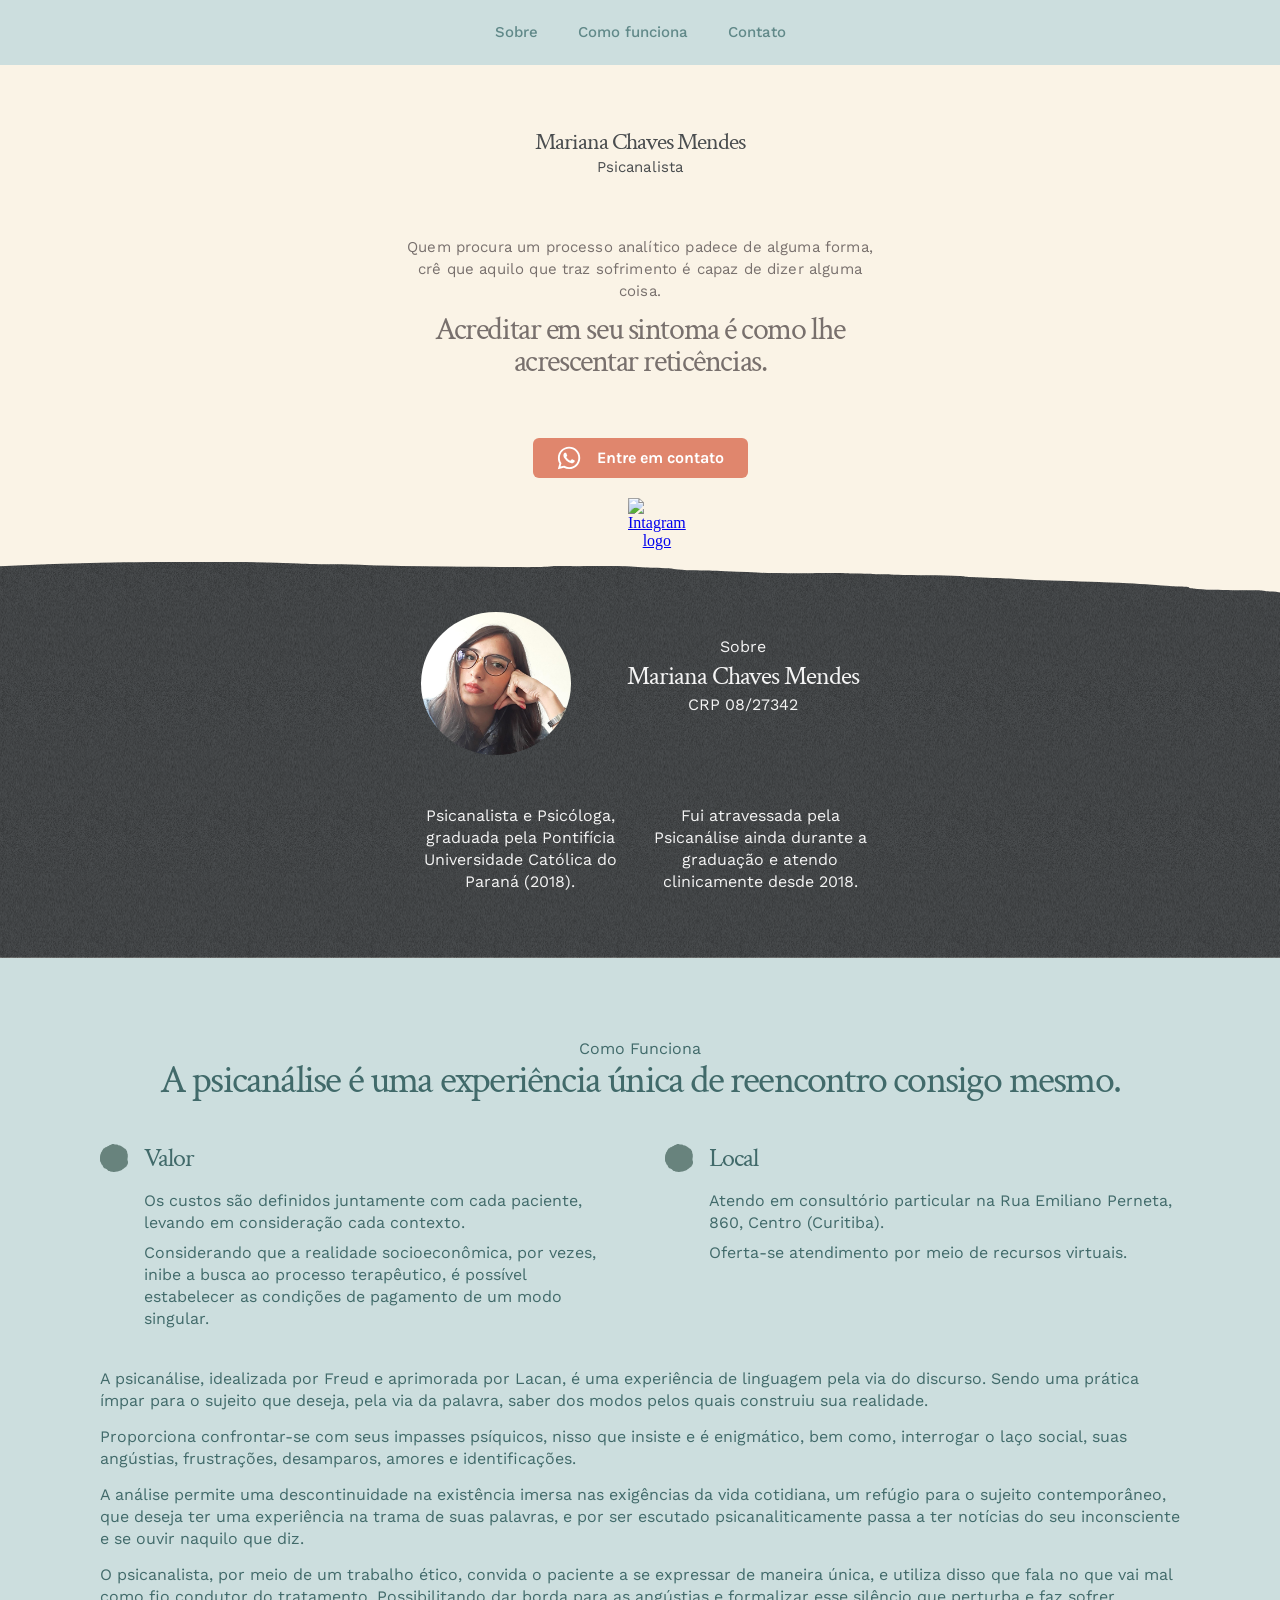
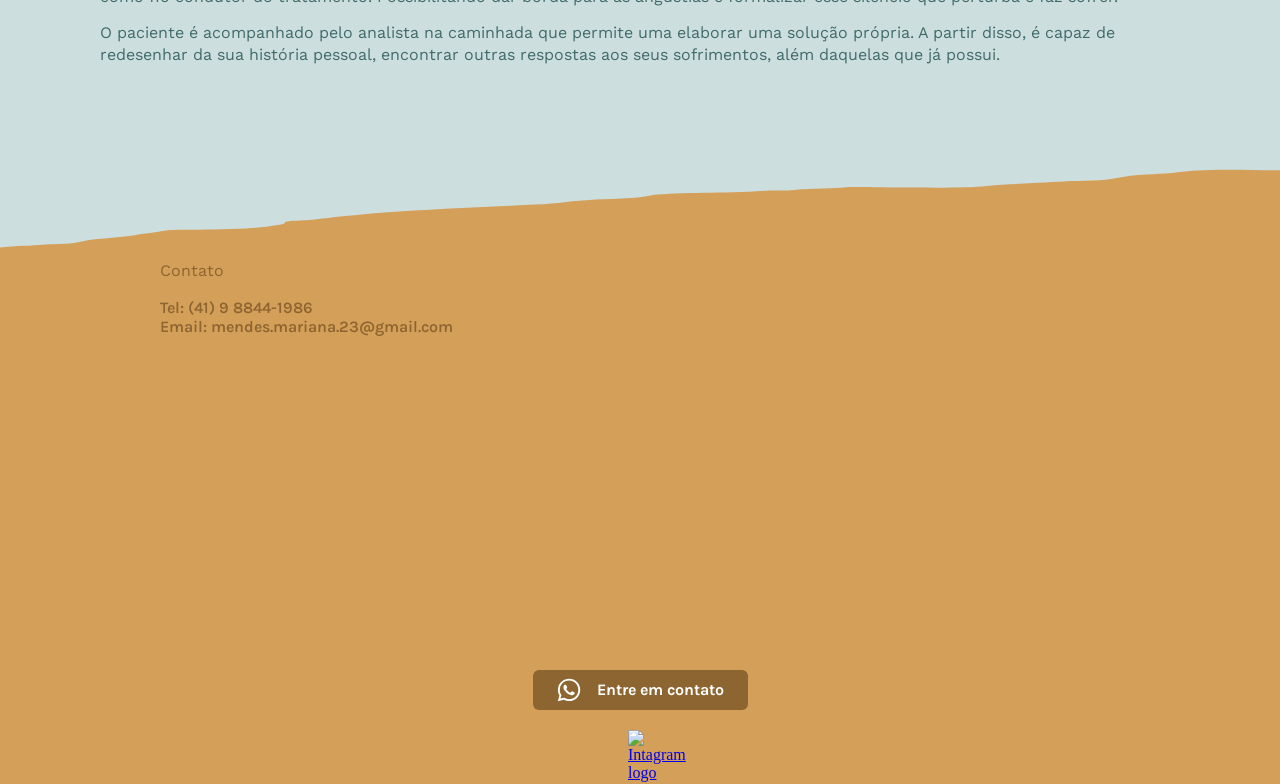
==== index.html @ 9035dd37 "Adding google analytics" ====
<!DOCTYPE html>
<html lang="pt-br">
  <head>
    <meta charset="UTF-8" />
    <meta name="viewport" content="width=device-width, initial-scale=1.0" />
    <meta http-equiv="X-UA-Compatible" content="ie=edge" />
    <title>Mariana Chaves Mendes</title>
    <link rel="stylesheet" type="text/css" href="./assets/style/index.css" />
    <link
      href="https://fonts.googleapis.com/css2?family=Crimson+Text&family=Karla:wght@700&family=Work+Sans:wght@400;500;600&display=swap"
      rel="stylesheet"
    />
    <!-- Global site tag (gtag.js) - Google Analytics -->
    <script
      async
      src="https://www.googletagmanager.com/gtag/js?id=UA-175618301-1"
    ></script>
    <script>
      window.dataLayer = window.dataLayer || [];
      function gtag() {
        dataLayer.push(arguments);
      }
      gtag('js', new Date());

      gtag('config', 'UA-175618301-1');
    </script>
  </head>
  <body>
    <header>
      <nav>
        <ul>
          <li>
            <a href="#about" title="Sobre">Sobre</a>
          </li>
          <li>
            <a href="#how" title="Como funciona">Como funciona</a>
          </li>
          <li>
            <a href="#contact" title="Contato">Contato</a>
          </li>
        </ul>
      </nav>
    </header>
    <section class="hero">
      <h2>Mariana Chaves Mendes</h2>
      <h1>Psicanalista</h1>
      <p class="quote">
        Quem procura um processo analítico padece de alguma forma, crê que
        aquilo que traz sofrimento é capaz de dizer alguma coisa.
        <span
          >Acreditar em seu sintoma é como lhe acrescentar reticências.</span
        >
      </p>
      <a
        href="https://wa.me/5541988441986"
        title="Abrir whatsapp e entrar em contato"
        class="whats-btn"
      >
        <img
          class="icon"
          src="./assets/images/whatsapp.svg"
          alt="Whatsapp logo"
        />
        Entre em contato
      </a>
      <a
        title="Link para instagram de Mariana Mendes"
        href="https://www.instagram.com/marianamendes.psi/"
        target="_blank"
        class="instagram-link"
      >
        <img src="./assets/images/instagram.svg" alt="Intagram logo" />
      </a>
    </section>
    <section id="about" class="about">
      <div class="content">
        <div class="info">
          <img
            src="./assets/images/mariana-profile.jpeg"
            alt="Foto da psicanalista mariana mendes"
          />
          <div>
            <span>Sobre</span>
            <h2>Mariana Chaves Mendes</h2>
            <p>CRP 08/27342</p>
          </div>
        </div>
        <div class="details">
          <p>
            Psicanalista e Psicóloga, graduada pela Pontifícia Universidade
            Católica do Paraná (2018).
          </p>
          <p>
            Fui atravessada pela Psicanálise ainda durante a graduação e atendo
            clinicamente desde 2018.
          </p>
        </div>
      </div>
    </section>
    <section id="how" class="job">
      <span>Como Funciona</span>
      <h3>
        A psicanálise é uma experiência única de reencontro consigo mesmo.
      </h3>
      <ul>
        <li>
          <h3>Valor</h3>
          <p>
            Os custos são definidos juntamente com cada paciente, levando em
            consideração cada contexto.
          </p>
          <p>
            Considerando que a realidade socioeconômica, por vezes, inibe a
            busca ao processo terapêutico, é possível estabelecer as condições
            de pagamento de um modo singular.
          </p>
        </li>
        <li>
          <h3>Local</h3>
          <p>
            Atendo em consultório particular na Rua Emiliano Perneta, 860,
            Centro (Curitiba).
          </p>
          <p>
            Oferta-se atendimento por meio de recursos virtuais.
          </p>
        </li>
      </ul>
      <p class="main">
        A psicanálise, idealizada por Freud e aprimorada por Lacan, é uma
        experiência de linguagem pela via do discurso. Sendo uma prática ímpar
        para o sujeito que deseja, pela via da palavra, saber dos modos pelos
        quais construiu sua realidade.
      </p>
      <p class="main">
        Proporciona confrontar-se com seus impasses psíquicos, nisso que insiste
        e é enigmático, bem como, interrogar o laço social, suas angústias,
        frustrações, desamparos, amores e identificações.
      </p>
      <p class="main">
        A análise permite uma descontinuidade na existência imersa nas
        exigências da vida cotidiana, um refúgio para o sujeito contemporâneo,
        que deseja ter uma experiência na trama de suas palavras, e por ser
        escutado psicanaliticamente passa a ter notícias do seu inconsciente e
        se ouvir naquilo que diz.
      </p>
      <p class="main">
        O psicanalista, por meio de um trabalho ético, convida o paciente a se
        expressar de maneira única, e utiliza disso que fala no que vai mal como
        fio condutor do tratamento. Possibilitando dar borda para as angústias e
        formalizar esse silêncio que perturba e faz sofrer.
      </p>
      <p class="main">
        O paciente é acompanhado pelo analista na caminhada que permite uma
        elaborar uma solução própria. A partir disso, é capaz de redesenhar da
        sua história pessoal, encontrar outras respostas aos seus sofrimentos,
        além daquelas que já possui.
      </p>
    </section>
    <section id="contact" class="contact">
      <span>Contato</span>
      <div class="contact-options">
        <p>Tel: (41) 9 8844-1986</p>
        <p>Email: mendes.mariana.23@gmail.com</p>
      </div>
      <div class="default">
        <div class="footer">
          <iframe
            src="https://www.google.com/maps/embed?pb=!1m18!1m12!1m3!1d3603.000121157288!2d-49.281400884985715!3d-25.438259483784606!2m3!1f0!2f0!3f0!3m2!1i1024!2i768!4f13.1!3m3!1m2!1s0x94dce476aa80f71b%3A0xea694c3d13607fca!2sRua%20Emiliano%20Perneta%2C%20860%20-%20Centro%2C%20Curitiba%20-%20PR%2C%2080420-080!5e0!3m2!1sen!2sbr!4v1596588894407!5m2!1sen!2sbr"
            height="300"
            frameborder="0"
            style="border: 0;"
            allowfullscreen=""
            aria-hidden="false"
            tabindex="0"
          ></iframe>
        </div>
        <a
          href="https://wa.me/5541988441986"
          title="Abrir whatsapp e entrar em contato"
          class="whats-btn"
        >
          <img
            class="icon"
            src="./assets/images/whatsapp.svg"
            alt="Whatsapp logo"
          />
          Entre em contato
        </a>
        <a
          title="Link para instagram de Mariana Mendes"
          href="https://www.instagram.com/marianamendes.psi/"
          target="_blank"
          class="instagram-link"
        >
          <img src="./assets/images/instagram.svg" alt="Intagram logo" />
        </a>
      </div>
    </section>
  </body>
</html>
---- assets/style/index.css ----
@import './main.css';
@import './header.css';
@import './hero.css';
@import './about.css';
@import './job.css';
@import './contact.css';
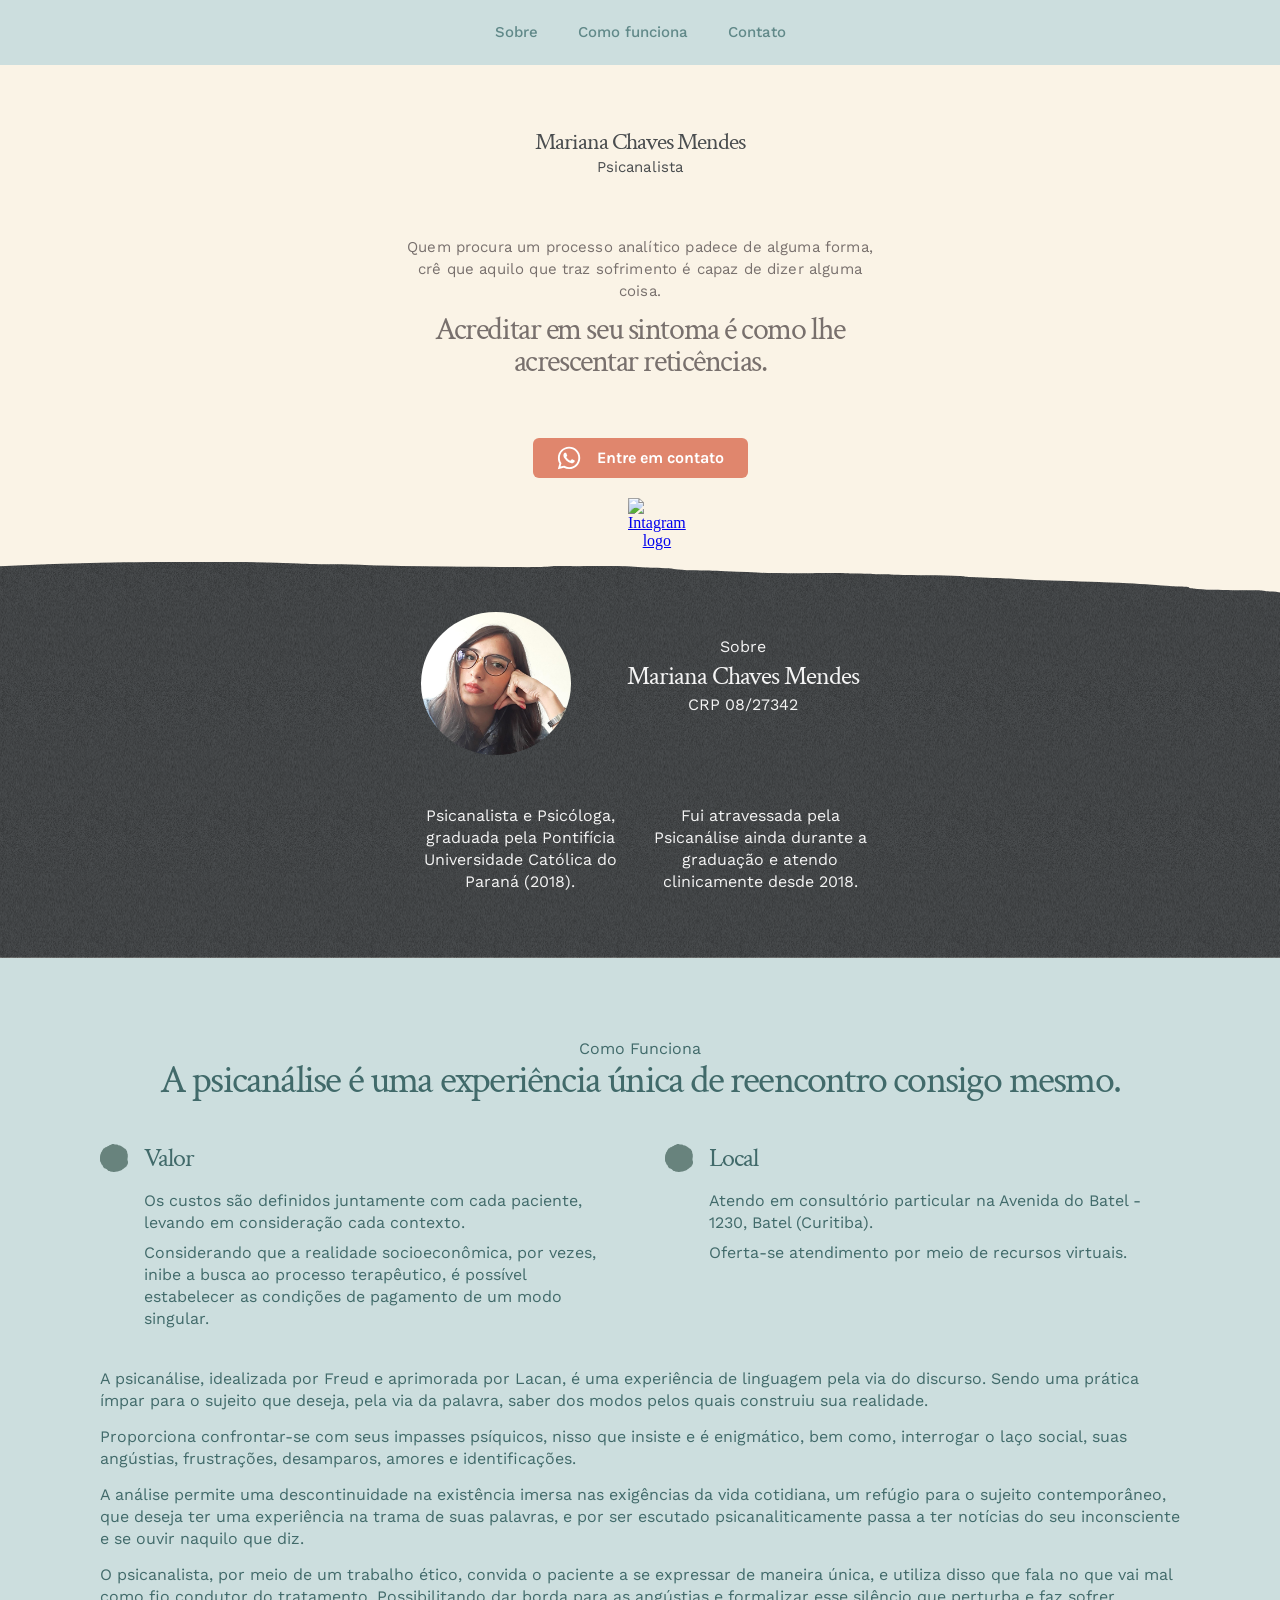
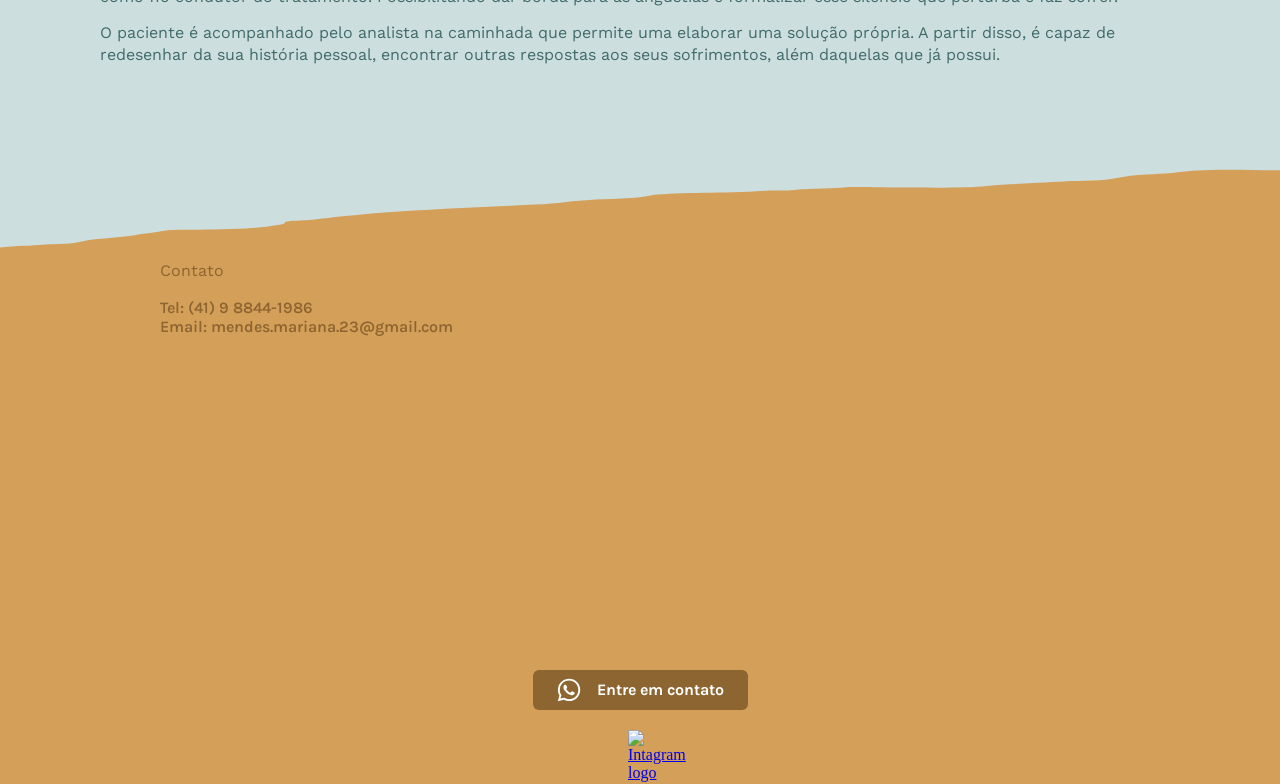
==== commit e1319340: "Atualizando endereço" ====
--- a/index.html
+++ b/index.html
@@ -118,8 +118,8 @@
         <li>
           <h3>Local</h3>
           <p>
-            Atendo em consultório particular na Rua Emiliano Perneta, 860,
-            Centro (Curitiba).
+            Atendo em consultório particular na Avenida do Batel - 1230,
+            Batel (Curitiba).
           </p>
           <p>
             Oferta-se atendimento por meio de recursos virtuais.
@@ -166,14 +166,17 @@
       <div class="default">
         <div class="footer">
           <iframe
-            src="https://www.google.com/maps/embed?pb=!1m18!1m12!1m3!1d3603.000121157288!2d-49.281400884985715!3d-25.438259483784606!2m3!1f0!2f0!3f0!3m2!1i1024!2i768!4f13.1!3m3!1m2!1s0x94dce476aa80f71b%3A0xea694c3d13607fca!2sRua%20Emiliano%20Perneta%2C%20860%20-%20Centro%2C%20Curitiba%20-%20PR%2C%2080420-080!5e0!3m2!1sen!2sbr!4v1596588894407!5m2!1sen!2sbr"
+            src="https://www.google.com/maps/embed?pb=!1m18!1m12!1m3!1d3602.9137797585386!2d-49.289599569728715!3d-25.441145931914132!2m3!1f0!2f0!3f0!3m2!1i1024!2i768!4f13.1!3m3!1m2!1s0x94dce3e494929c19%3A0xc9de4e4ca39e17b2!2sAv.%20do%20Batel%2C%201230%20-%20Batel%2C%20Curitiba%20-%20PR%2C%2080420-090!5e0!3m2!1sen!2sbr!4v1673276965043!5m2!1sen!2sbr"
             height="300"
             frameborder="0"
             style="border: 0;"
             allowfullscreen=""
             aria-hidden="false"
             tabindex="0"
+            loading="lazy"
+            referrerpolicy="no-referrer-when-downgrade"
           ></iframe>
+          
         </div>
         <a
           href="https://wa.me/5541988441986"
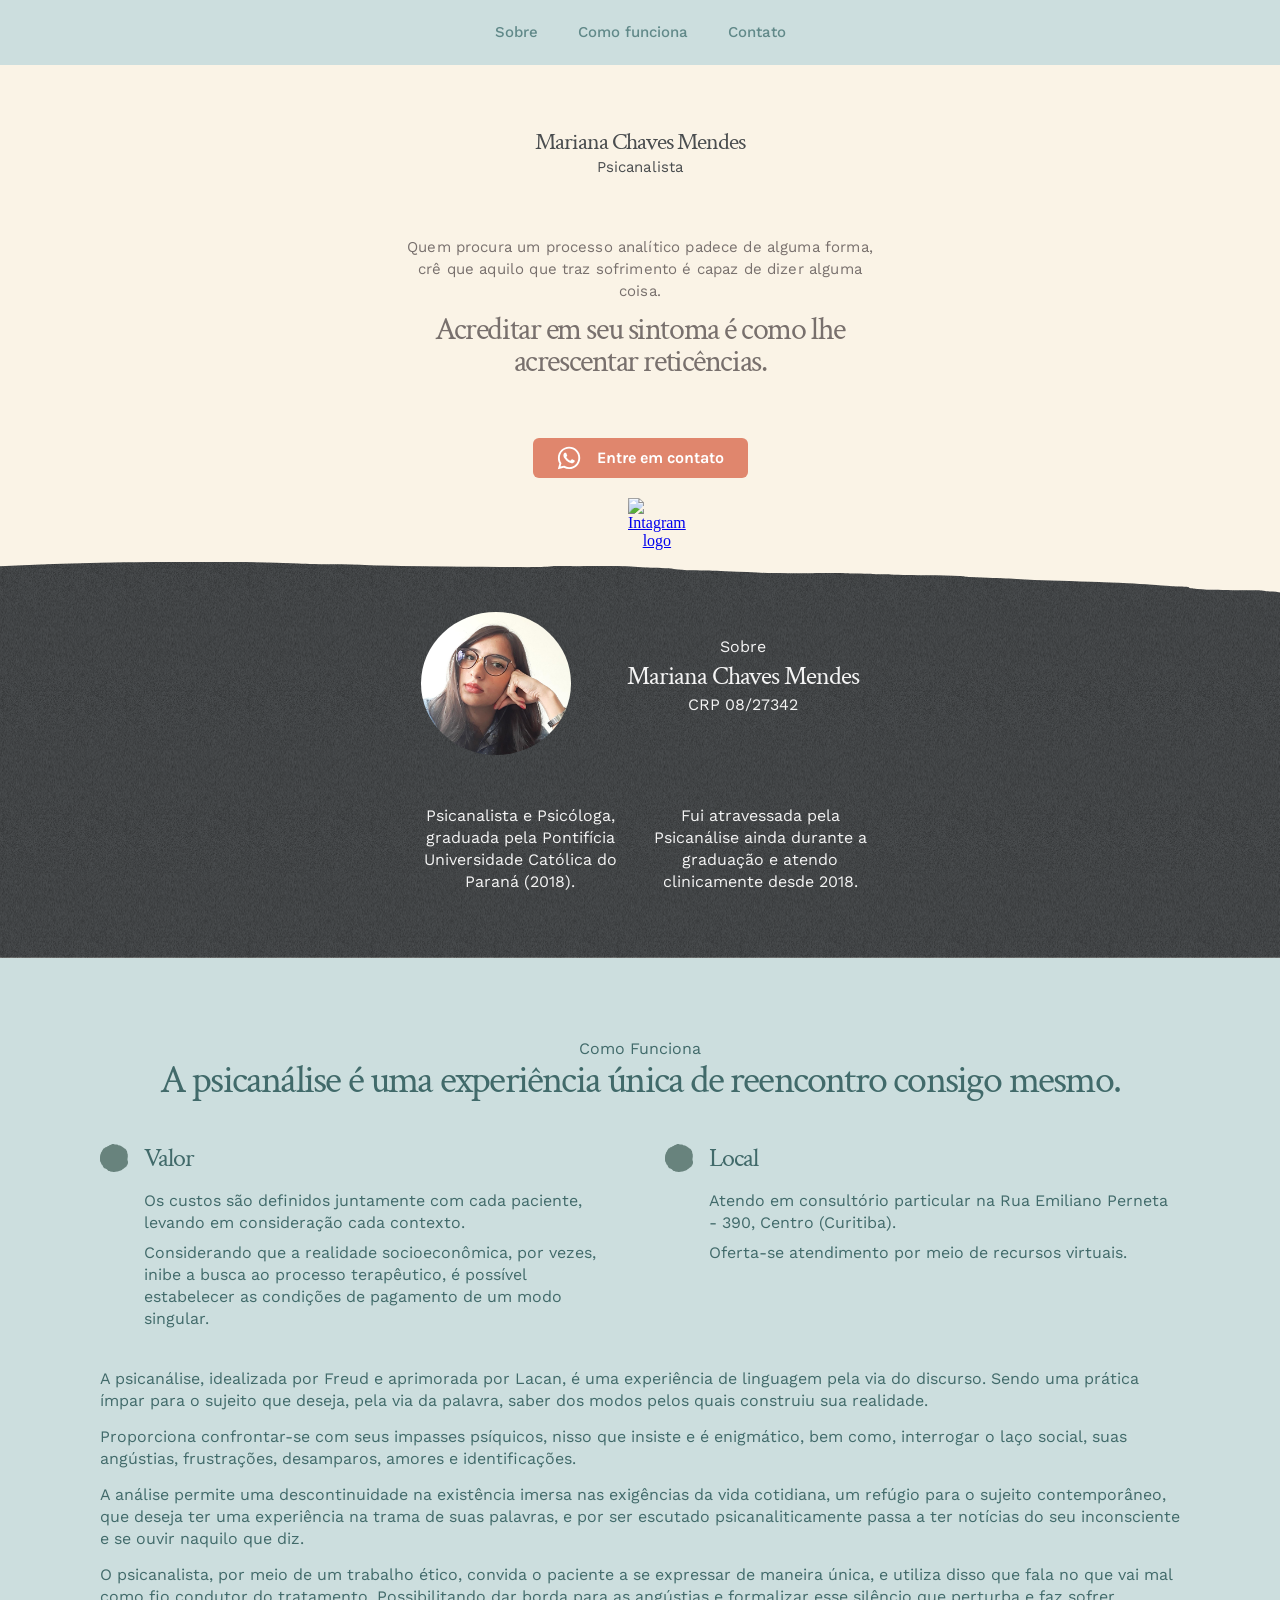
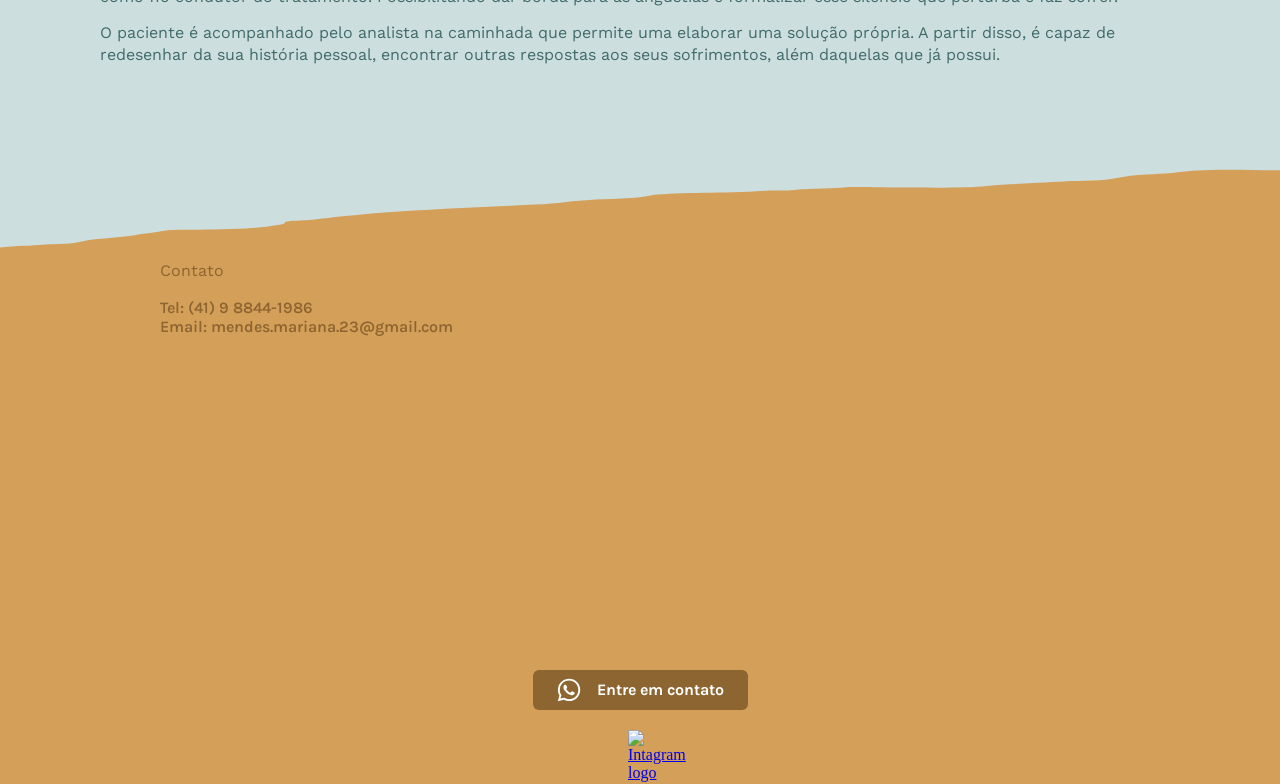
==== commit a3201020: "update adress" ====
--- a/index.html
+++ b/index.html
@@ -118,8 +118,8 @@
         <li>
           <h3>Local</h3>
           <p>
-            Atendo em consultório particular na Avenida do Batel - 1230,
-            Batel (Curitiba).
+            Atendo em consultório particular na Rua Emiliano Perneta - 390,
+            Centro (Curitiba).
           </p>
           <p>
             Oferta-se atendimento por meio de recursos virtuais.
@@ -165,18 +165,17 @@
       </div>
       <div class="default">
         <div class="footer">
-          <iframe
-            src="https://www.google.com/maps/embed?pb=!1m18!1m12!1m3!1d3602.9137797585386!2d-49.289599569728715!3d-25.441145931914132!2m3!1f0!2f0!3f0!3m2!1i1024!2i768!4f13.1!3m3!1m2!1s0x94dce3e494929c19%3A0xc9de4e4ca39e17b2!2sAv.%20do%20Batel%2C%201230%20-%20Batel%2C%20Curitiba%20-%20PR%2C%2080420-090!5e0!3m2!1sen!2sbr!4v1673276965043!5m2!1sen!2sbr"
+          <iframe 
+            src="https://www.google.com/maps/embed?pb=!1m18!1m12!1m3!1d3603.091748164217!2d-49.27598580000001!3d-25.435195999999998!2m3!1f0!2f0!3f0!3m2!1i1024!2i768!4f13.1!3m3!1m2!1s0x94dce472457b806d%3A0xd301596def4f7797!2sRua%20Emiliano%20Perneta%2C%20390%20-%20Centro%2C%20Curitiba%20-%20PR%2C%2080420-080!5e0!3m2!1sen!2sbr!4v1690388782304!5m2!1sen!2sbr"
             height="300"
             frameborder="0"
-            style="border: 0;"
+            style="border:0;"
             allowfullscreen=""
             aria-hidden="false"
             tabindex="0"
             loading="lazy"
             referrerpolicy="no-referrer-when-downgrade"
           ></iframe>
-          
         </div>
         <a
           href="https://wa.me/5541988441986"
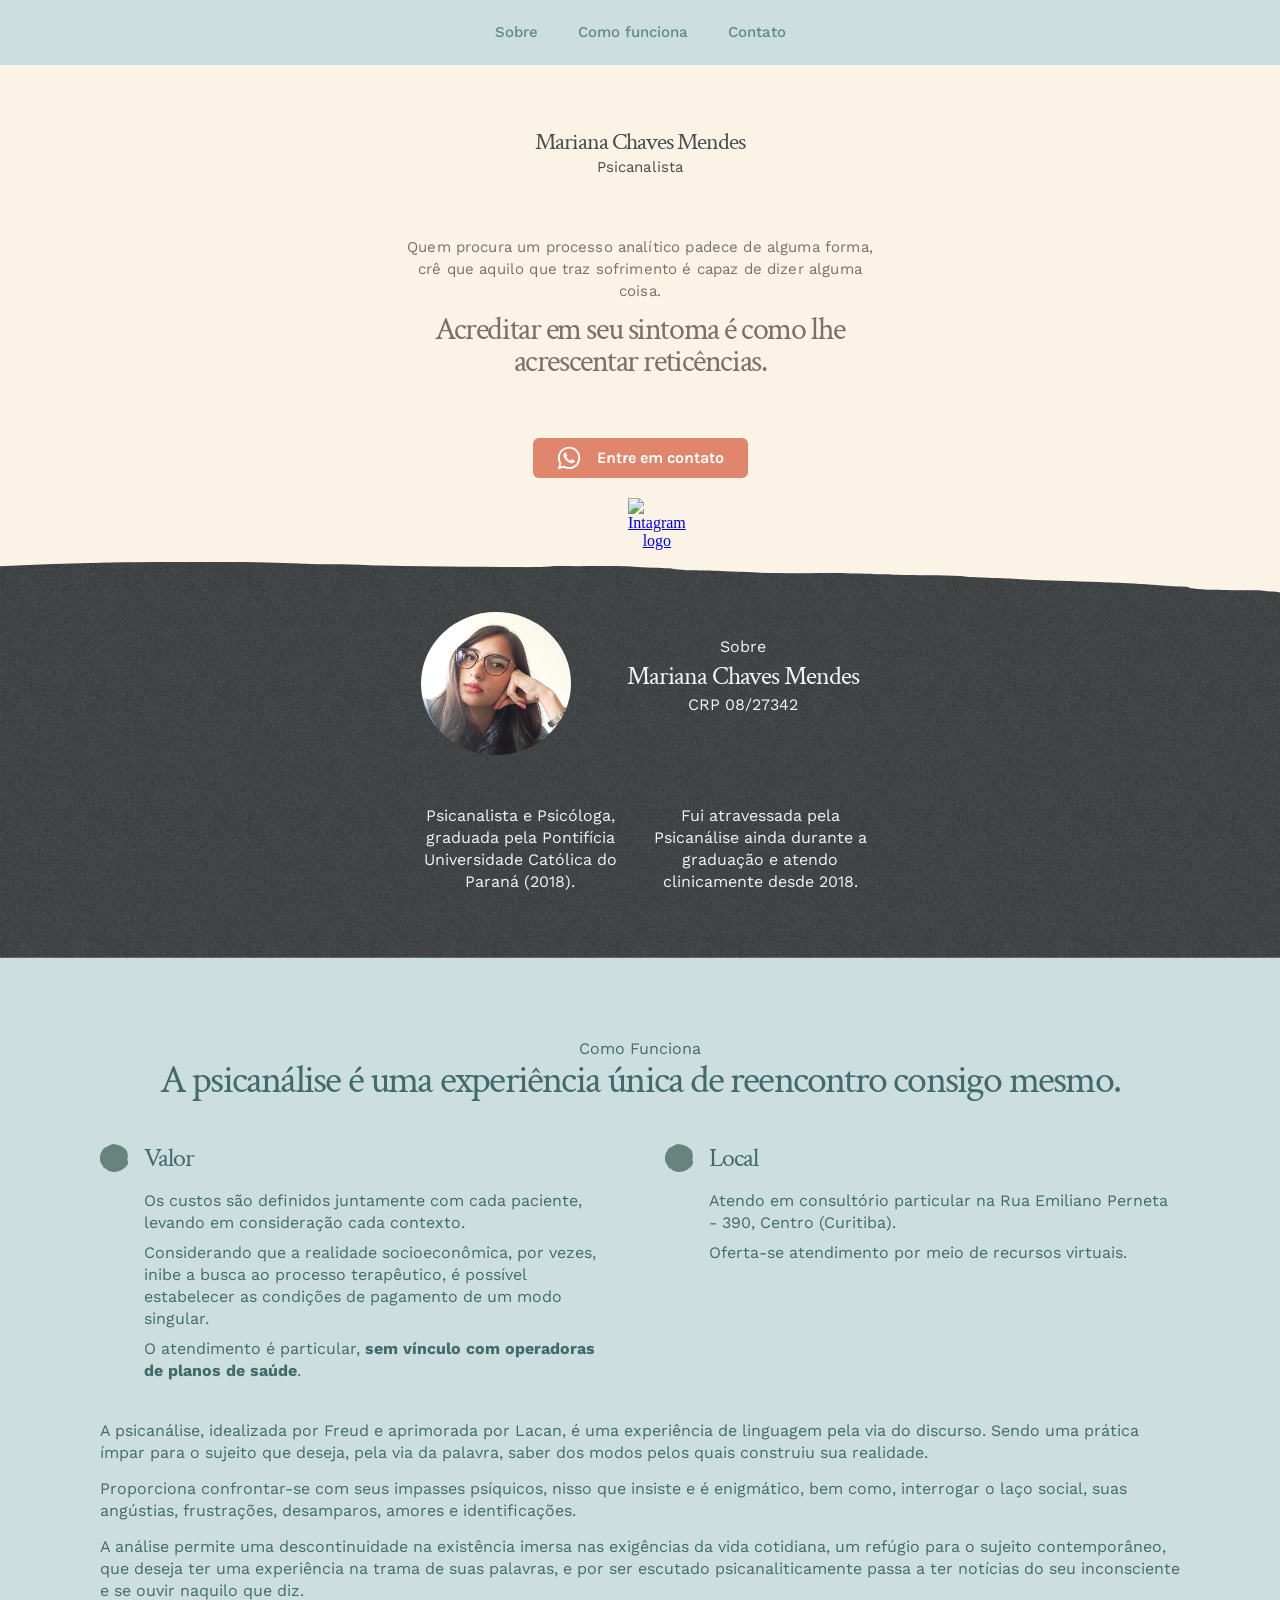
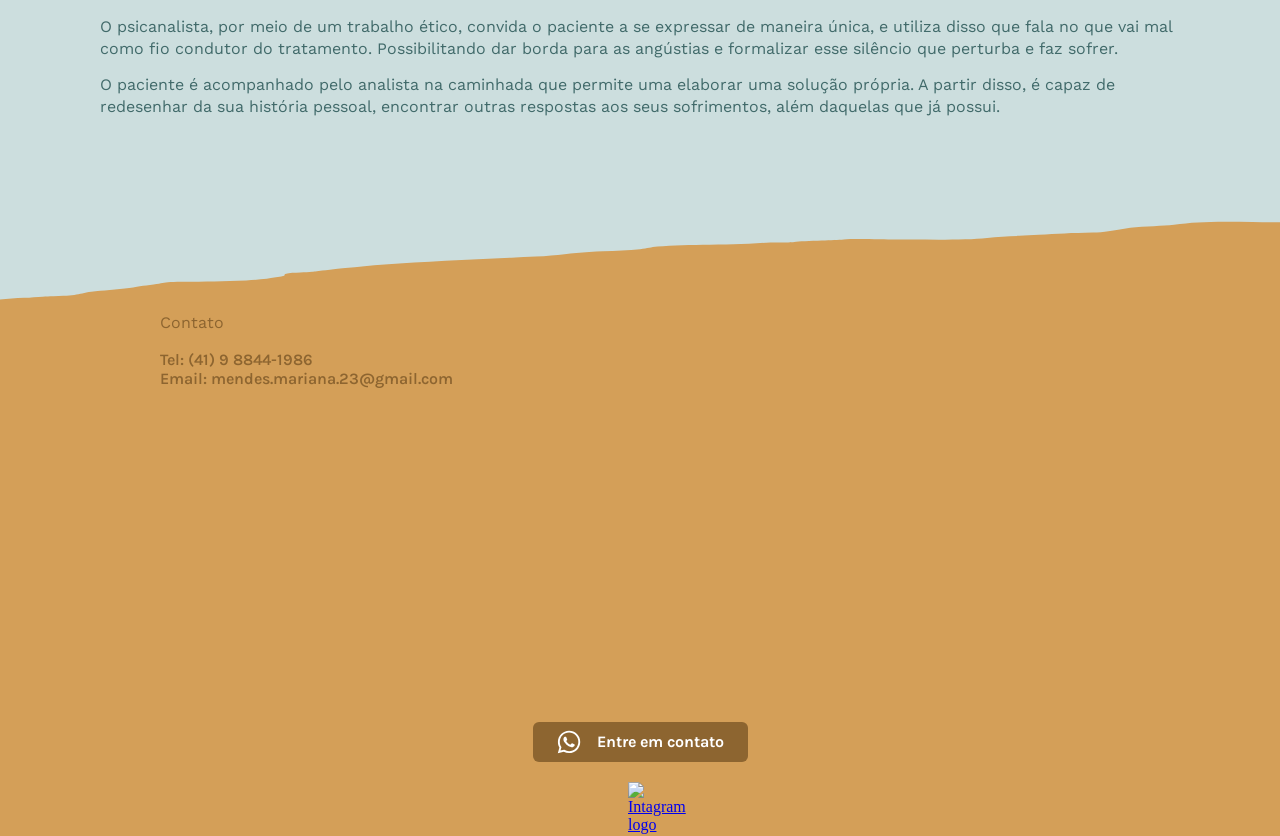
==== commit f2278704: "chore: add new text" ====
--- a/index.html
+++ b/index.html
@@ -114,6 +114,9 @@
             busca ao processo terapêutico, é possível estabelecer as condições
             de pagamento de um modo singular.
           </p>
+          <p>
+            O atendimento é particular, <b>sem vínculo com operadoras de planos de saúde</b>.
+          </p>
         </li>
         <li>
           <h3>Local</h3>
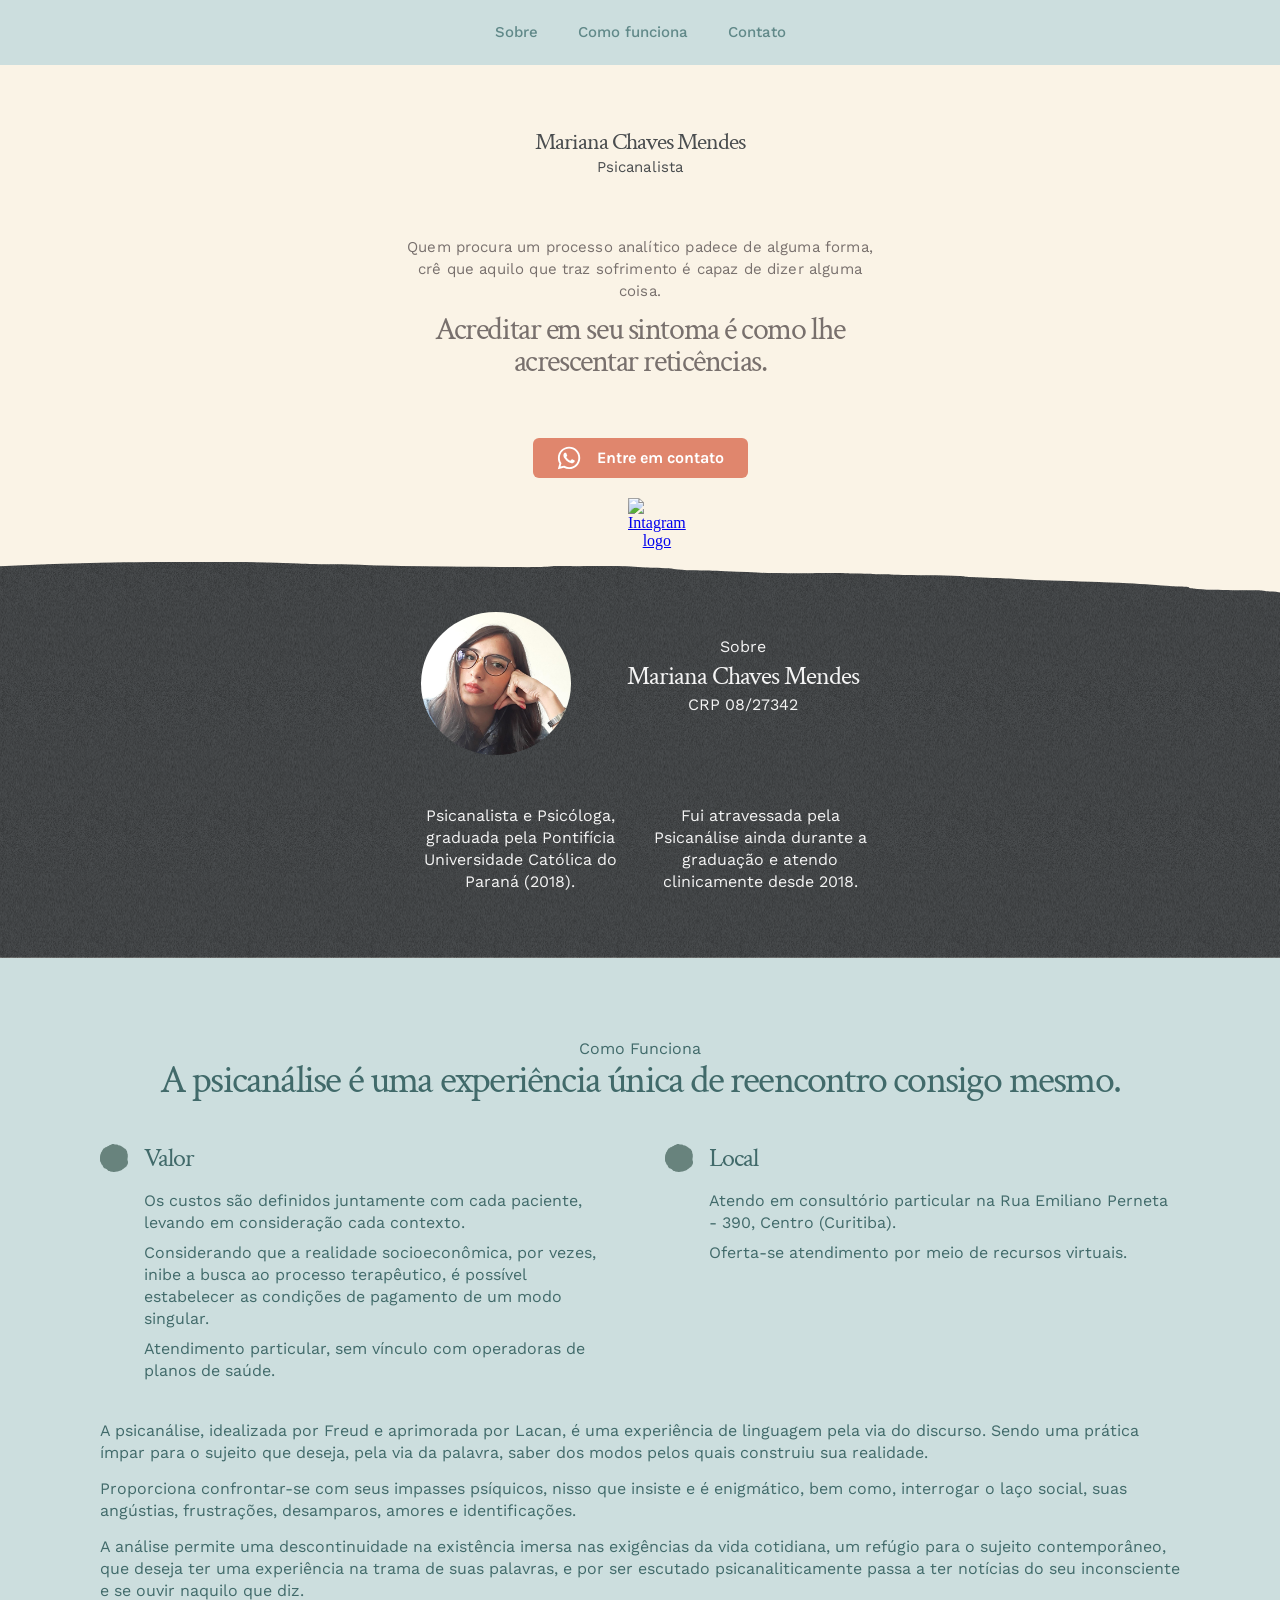
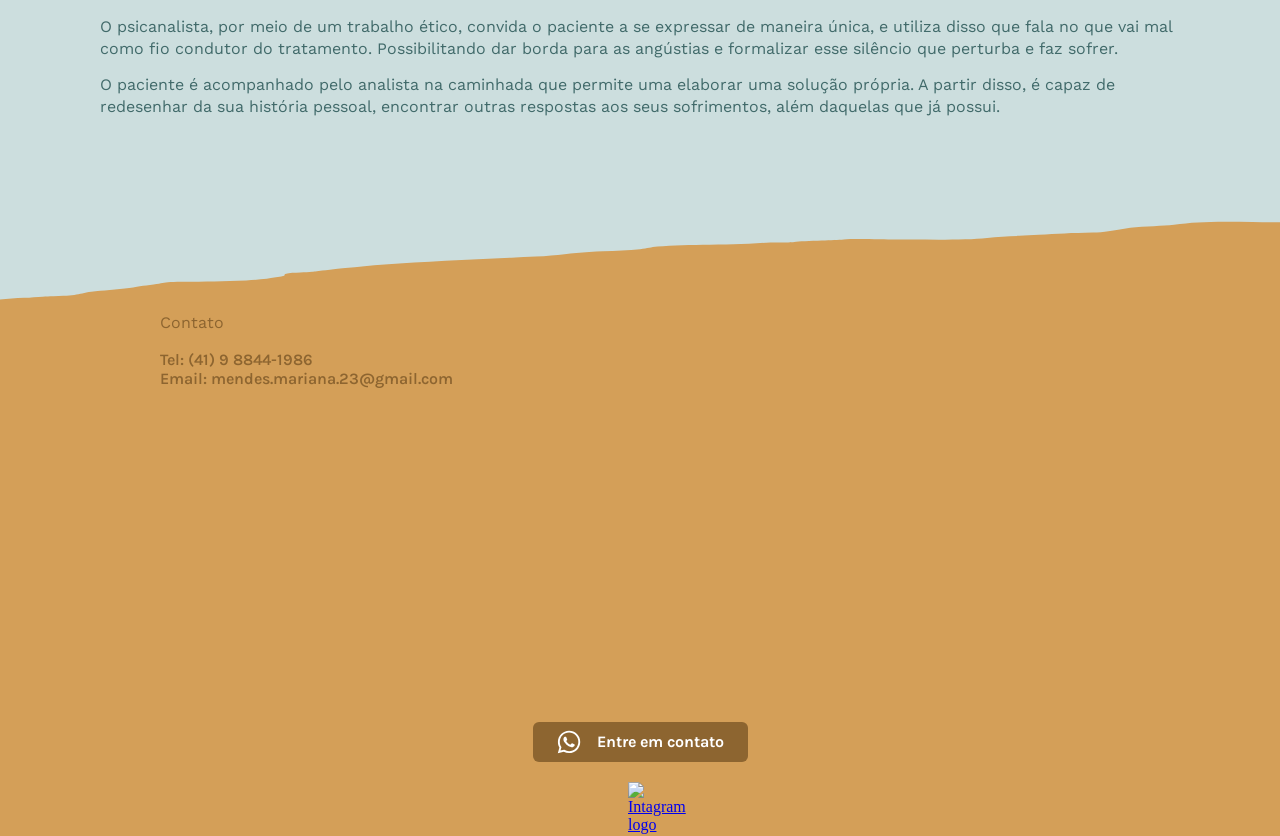
==== commit c75af9d3: "chore: adjust text" ====
--- a/index.html
+++ b/index.html
@@ -115,7 +115,7 @@
             de pagamento de um modo singular.
           </p>
           <p>
-            O atendimento é particular, <b>sem vínculo com operadoras de planos de saúde</b>.
+            Atendimento particular, sem vínculo com operadoras de planos de saúde.
           </p>
         </li>
         <li>
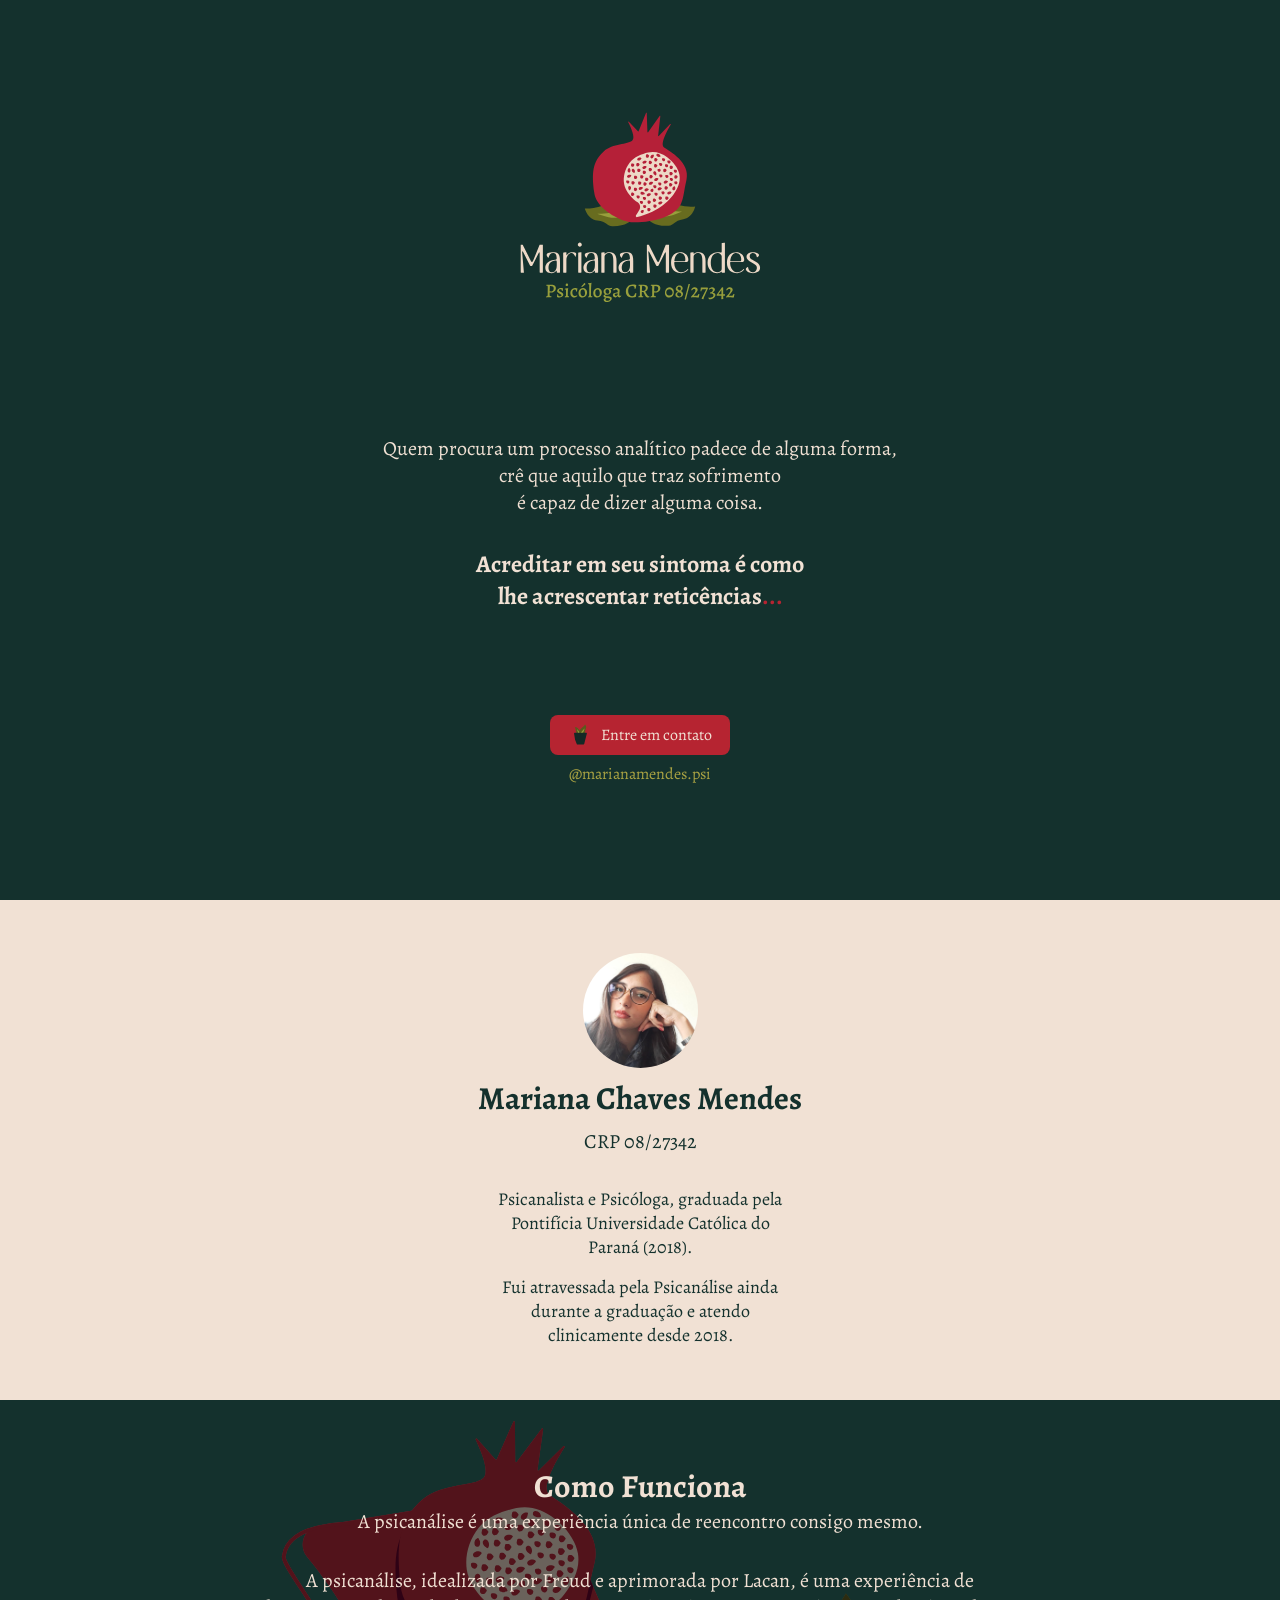
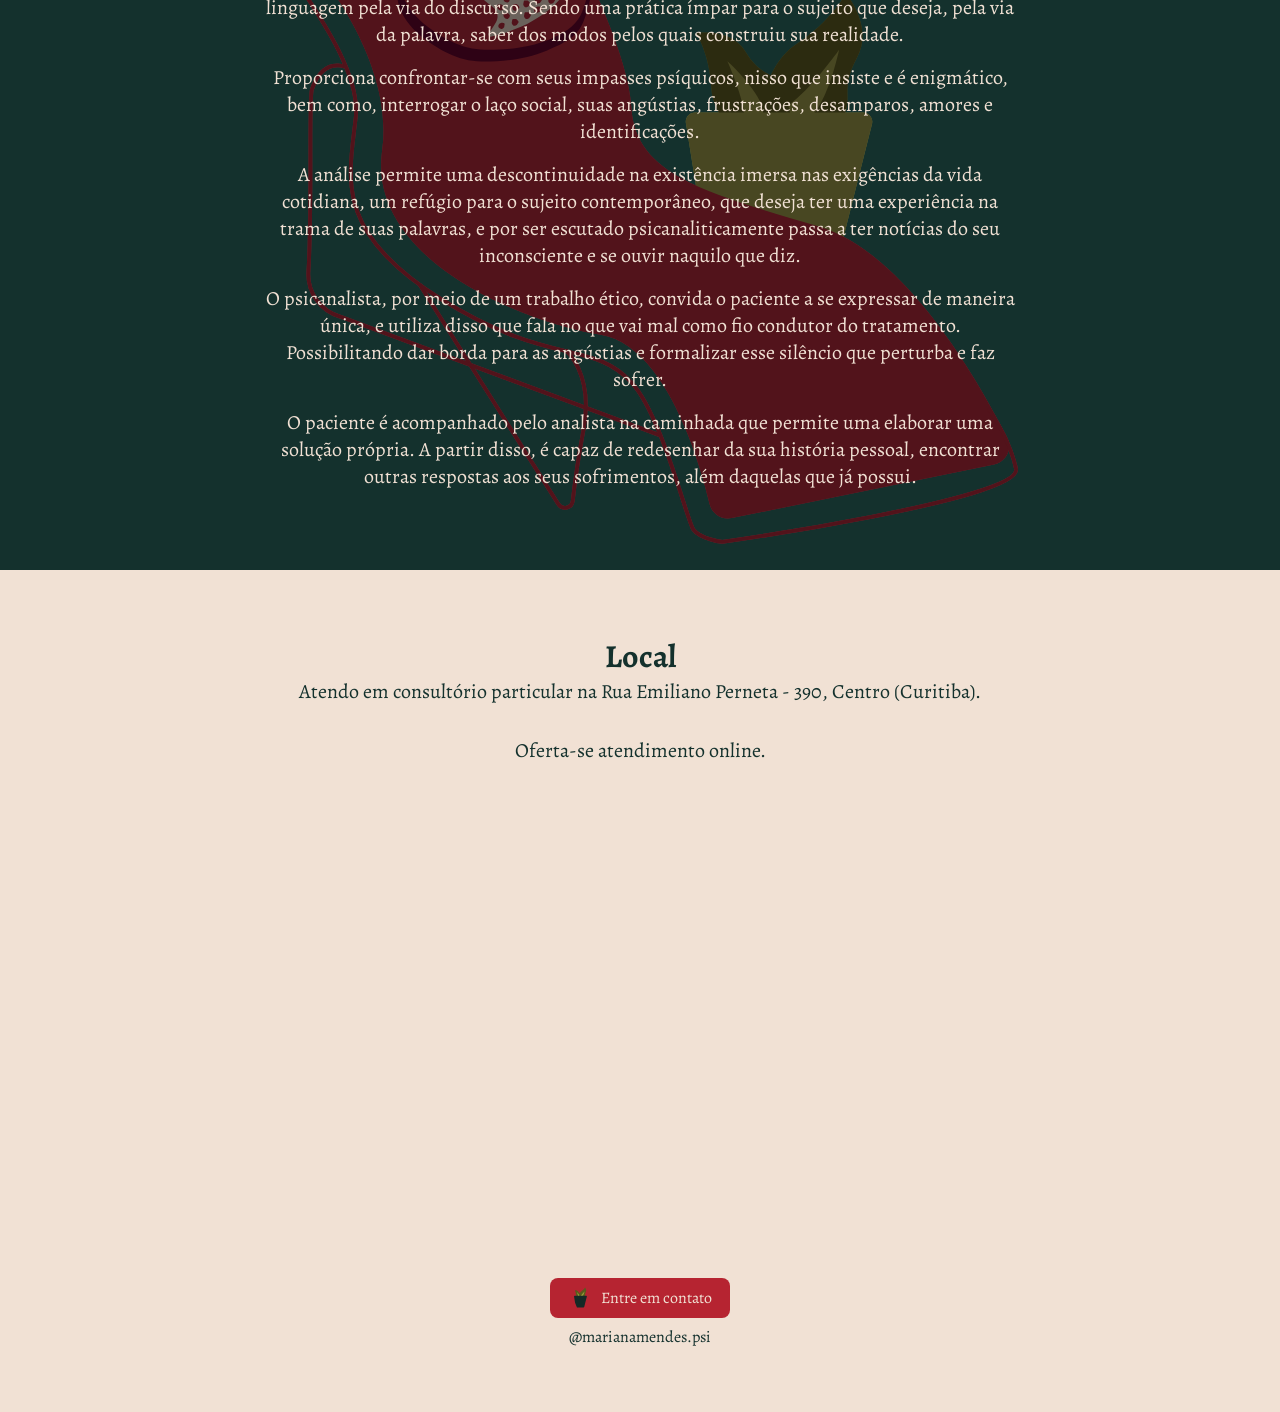
==== commit c7c6abc9: "New website 2026" ====
--- a/index.html
+++ b/index.html
@@ -4,203 +4,172 @@
     <meta charset="UTF-8" />
     <meta name="viewport" content="width=device-width, initial-scale=1.0" />
     <meta http-equiv="X-UA-Compatible" content="ie=edge" />
-    <title>Mariana Chaves Mendes</title>
+    <title>Mariana Mendes - Psicanalista</title>
     <link rel="stylesheet" type="text/css" href="./assets/style/index.css" />
-    <link
-      href="https://fonts.googleapis.com/css2?family=Crimson+Text&family=Karla:wght@700&family=Work+Sans:wght@400;500;600&display=swap"
-      rel="stylesheet"
-    />
-    <!-- Global site tag (gtag.js) - Google Analytics -->
-    <script
-      async
-      src="https://www.googletagmanager.com/gtag/js?id=UA-175618301-1"
-    ></script>
-    <script>
-      window.dataLayer = window.dataLayer || [];
-      function gtag() {
-        dataLayer.push(arguments);
-      }
-      gtag('js', new Date());
-
-      gtag('config', 'UA-175618301-1');
-    </script>
+    <link rel="preconnect" href="https://fonts.googleapis.com">
+    <link rel="preconnect" href="https://fonts.gstatic.com" crossorigin>
+    <link href="https://fonts.googleapis.com/css2?family=Alegreya:wght@400..900&display=swap" rel="stylesheet">
+    <!-- Google Tag Manager -->
+    <script>(function(w,d,s,l,i){w[l]=w[l]||[];w[l].push({'gtm.start':
+    new Date().getTime(),event:'gtm.js'});var f=d.getElementsByTagName(s)[0],
+    j=d.createElement(s),dl=l!='dataLayer'?'&l='+l:'';j.async=true;j.src=
+    'https://www.googletagmanager.com/gtm.js?id='+i+dl;f.parentNode.insertBefore(j,f);
+    })(window,document,'script','dataLayer','GTM-5G3SS8JB');</script>
+    <!-- End Google Tag Manager -->
   </head>
   <body>
-    <header>
-      <nav>
-        <ul>
-          <li>
-            <a href="#about" title="Sobre">Sobre</a>
-          </li>
-          <li>
-            <a href="#how" title="Como funciona">Como funciona</a>
-          </li>
-          <li>
-            <a href="#contact" title="Contato">Contato</a>
-          </li>
-        </ul>
-      </nav>
-    </header>
-    <section class="hero">
-      <h2>Mariana Chaves Mendes</h2>
-      <h1>Psicanalista</h1>
-      <p class="quote">
-        Quem procura um processo analítico padece de alguma forma, crê que
-        aquilo que traz sofrimento é capaz de dizer alguma coisa.
-        <span
-          >Acreditar em seu sintoma é como lhe acrescentar reticências.</span
-        >
-      </p>
-      <a
-        href="https://wa.me/5541988441986"
-        title="Abrir whatsapp e entrar em contato"
-        class="whats-btn"
-      >
-        <img
-          class="icon"
-          src="./assets/images/whatsapp.svg"
-          alt="Whatsapp logo"
-        />
-        Entre em contato
-      </a>
-      <a
-        title="Link para instagram de Mariana Mendes"
-        href="https://www.instagram.com/marianamendes.psi/"
-        target="_blank"
-        class="instagram-link"
-      >
-        <img src="./assets/images/instagram.svg" alt="Intagram logo" />
-      </a>
-    </section>
-    <section id="about" class="about">
-      <div class="content">
-        <div class="info">
-          <img
-            src="./assets/images/mariana-profile.jpeg"
-            alt="Foto da psicanalista mariana mendes"
-          />
-          <div>
-            <span>Sobre</span>
-            <h2>Mariana Chaves Mendes</h2>
-            <p>CRP 08/27342</p>
+    <!-- Google Tag Manager (noscript) -->
+    <noscript><iframe src="https://www.googletagmanager.com/ns.html?id=GTM-5G3SS8JB"
+    height="0" width="0" style="display:none;visibility:hidden"></iframe></noscript>
+    <!-- End Google Tag Manager (noscript) -->
+
+    <main>
+      <section class="new-hero">
+          <div class="section-container">
+              <img src="./assets/images/new-main-logo.svg" alt="Mariana Mendes — Psicanalista" class="hero-logo" />
+      
+              <h1 class="visually-hidden">Mariana Mendes</h1>
+              <p class="visually-hidden">
+                  Psicanalista <span>CRP 08/27342</span>
+              </p>
+      
+              <div class="hero-description-container">
+                  <p class="hero-description">
+                      Quem procura um processo analítico padece de alguma forma,<br />
+                      crê que aquilo que traz sofrimento<br />
+                      é capaz de dizer alguma coisa.
+                  </p>
+                  <p class="hero-quote">
+                      Acreditar em seu sintoma é como<br />
+                      lhe acrescentar reticências<span>...</span>
+                  </p>
+              </div>
+      
+              <div class="hero-buttons-container">
+                  <a
+                      href="https://wa.me/5541988441986"
+                      title="Abrir whatsapp e entrar em contato"
+                      class="whats-btn-new-hero"
+                      target="_blank"
+                      rel="noopener noreferrer"
+                  >
+                      <img
+                          class="icon"
+                          src="./assets/images/new-plant-logo.svg"
+                          alt="Icone de uma planta"
+                      />
+                      Entre em contato
+                  </a>
+      
+                  <a
+                      title="Link para instagram de Mariana Mendes"
+                      href="https://www.instagram.com/marianamendes.psi/"
+                      target="_blank"
+                      class="instagram-link-new-hero"
+                      rel="noopener noreferrer"
+                  >
+                      @marianamendes.psi
+                  </a>
+              </div>
           </div>
-        </div>
-        <div class="details">
-          <p>
-            Psicanalista e Psicóloga, graduada pela Pontifícia Universidade
-            Católica do Paraná (2018).
-          </p>
-          <p>
-            Fui atravessada pela Psicanálise ainda durante a graduação e atendo
-            clinicamente desde 2018.
-          </p>
-        </div>
-      </div>
-    </section>
-    <section id="how" class="job">
-      <span>Como Funciona</span>
-      <h3>
-        A psicanálise é uma experiência única de reencontro consigo mesmo.
-      </h3>
-      <ul>
-        <li>
-          <h3>Valor</h3>
-          <p>
-            Os custos são definidos juntamente com cada paciente, levando em
-            consideração cada contexto.
-          </p>
-          <p>
-            Considerando que a realidade socioeconômica, por vezes, inibe a
-            busca ao processo terapêutico, é possível estabelecer as condições
-            de pagamento de um modo singular.
-          </p>
-          <p>
-            Atendimento particular, sem vínculo com operadoras de planos de saúde.
-          </p>
-        </li>
-        <li>
-          <h3>Local</h3>
-          <p>
-            Atendo em consultório particular na Rua Emiliano Perneta - 390,
-            Centro (Curitiba).
-          </p>
-          <p>
-            Oferta-se atendimento por meio de recursos virtuais.
-          </p>
-        </li>
-      </ul>
-      <p class="main">
-        A psicanálise, idealizada por Freud e aprimorada por Lacan, é uma
-        experiência de linguagem pela via do discurso. Sendo uma prática ímpar
-        para o sujeito que deseja, pela via da palavra, saber dos modos pelos
-        quais construiu sua realidade.
-      </p>
-      <p class="main">
-        Proporciona confrontar-se com seus impasses psíquicos, nisso que insiste
-        e é enigmático, bem como, interrogar o laço social, suas angústias,
-        frustrações, desamparos, amores e identificações.
-      </p>
-      <p class="main">
-        A análise permite uma descontinuidade na existência imersa nas
-        exigências da vida cotidiana, um refúgio para o sujeito contemporâneo,
-        que deseja ter uma experiência na trama de suas palavras, e por ser
-        escutado psicanaliticamente passa a ter notícias do seu inconsciente e
-        se ouvir naquilo que diz.
-      </p>
-      <p class="main">
-        O psicanalista, por meio de um trabalho ético, convida o paciente a se
-        expressar de maneira única, e utiliza disso que fala no que vai mal como
-        fio condutor do tratamento. Possibilitando dar borda para as angústias e
-        formalizar esse silêncio que perturba e faz sofrer.
-      </p>
-      <p class="main">
-        O paciente é acompanhado pelo analista na caminhada que permite uma
-        elaborar uma solução própria. A partir disso, é capaz de redesenhar da
-        sua história pessoal, encontrar outras respostas aos seus sofrimentos,
-        além daquelas que já possui.
-      </p>
-    </section>
-    <section id="contact" class="contact">
-      <span>Contato</span>
-      <div class="contact-options">
-        <p>Tel: (41) 9 8844-1986</p>
-        <p>Email: mendes.mariana.23@gmail.com</p>
-      </div>
-      <div class="default">
-        <div class="footer">
-          <iframe 
-            src="https://www.google.com/maps/embed?pb=!1m18!1m12!1m3!1d3603.091748164217!2d-49.27598580000001!3d-25.435195999999998!2m3!1f0!2f0!3f0!3m2!1i1024!2i768!4f13.1!3m3!1m2!1s0x94dce472457b806d%3A0xd301596def4f7797!2sRua%20Emiliano%20Perneta%2C%20390%20-%20Centro%2C%20Curitiba%20-%20PR%2C%2080420-080!5e0!3m2!1sen!2sbr!4v1690388782304!5m2!1sen!2sbr"
-            height="300"
-            frameborder="0"
-            style="border:0;"
-            allowfullscreen=""
-            aria-hidden="false"
-            tabindex="0"
-            loading="lazy"
-            referrerpolicy="no-referrer-when-downgrade"
-          ></iframe>
-        </div>
-        <a
-          href="https://wa.me/5541988441986"
-          title="Abrir whatsapp e entrar em contato"
-          class="whats-btn"
-        >
-          <img
-            class="icon"
-            src="./assets/images/whatsapp.svg"
-            alt="Whatsapp logo"
-          />
-          Entre em contato
-        </a>
-        <a
-          title="Link para instagram de Mariana Mendes"
-          href="https://www.instagram.com/marianamendes.psi/"
-          target="_blank"
-          class="instagram-link"
-        >
-          <img src="./assets/images/instagram.svg" alt="Intagram logo" />
-        </a>
-      </div>
-    </section>
+      </section>
+  
+      <section class="new-about">
+          <div class="section-container new-about-content">
+              <div class="new-about-title-wrapper">
+                  <img
+                      src="./assets/images/mariana-profile.jpeg"
+                      alt="Foto da psicanalista mariana mendes"
+                      class="new-about-profile-image"
+                  />
+                  <p class="new-about-title">Mariana Chaves Mendes</p>
+                  <p class="new-about-subtitle">CRP 08/27342</p>
+              </div>
+  
+              <div class="new-about-description-wrapper">
+                  <p class="new-about-description">
+                      Psicanalista e Psicóloga, graduada pela Pontifícia Universidade Católica do Paraná (2018).
+                  </p>
+                  <p class="new-about-description">
+                      Fui atravessada pela Psicanálise ainda durante a graduação e atendo clinicamente desde 2018.
+                  </p>
+              </div>
+          </div>
+      </section>
+  
+      <section class="new-how">
+          <div class="section-container">
+              <div class="new-how-content">   
+                  <h2 class="new-how-title">Como Funciona</h2>
+                  <p class="new-how-subtitle">
+                      A psicanálise é uma experiência única de reencontro consigo mesmo.
+                  </p>
+      
+                  <p class="new-how-description">
+                      A psicanálise, idealizada por Freud e aprimorada por Lacan, é uma experiência de linguagem pela via do discurso. Sendo uma prática ímpar para o sujeito que deseja, pela via da palavra, saber dos modos pelos quais construiu sua realidade.
+                  </p>
+      
+                  <p class="new-how-description">
+                      Proporciona confrontar-se com seus impasses psíquicos, nisso que insiste e é enigmático, bem como, interrogar o laço social, suas angústias, frustrações, desamparos, amores e identificações.
+                  </p>
+      
+                  <p class="new-how-description">
+                      A análise permite uma descontinuidade na existência imersa nas exigências da vida cotidiana, um refúgio para o sujeito contemporâneo, que deseja ter uma experiência na trama de suas palavras, e por ser escutado psicanaliticamente passa a ter notícias do seu inconsciente e se ouvir naquilo que diz.
+                  </p>
+      
+                  <p class="new-how-description">
+                      O psicanalista, por meio de um trabalho ético, convida o paciente a se expressar de maneira única, e utiliza disso que fala no que vai mal como fio condutor do tratamento. Possibilitando dar borda para as angústias e formalizar esse silêncio que perturba e faz sofrer.
+                  </p>
+      
+                  <p class="new-how-description">
+                      O paciente é acompanhado pelo analista na caminhada que permite uma elaborar uma solução própria. A partir disso, é capaz de redesenhar da sua história pessoal, encontrar outras respostas aos seus sofrimentos, além daquelas que já possui.
+                  </p>
+              </div>
+          </div>
+      </section>
+  
+      <section class="new-location">
+          <div class="section-container">
+              <h2 class="new-location-title">Local</h2>
+              <p class="new-location-description">
+                  Atendo em consultório particular na Rua Emiliano Perneta - 390, Centro (Curitiba).
+              </p>
+              <p class="new-location-description">
+                  Oferta-se atendimento online.
+              </p>
+  
+              <div class="new-location-map-container">
+                  <iframe src="https://www.google.com/maps/embed?pb=!1m18!1m12!1m3!1d3603.089585832214!2d-49.2758547!3d-25.4352683!2m3!1f0!2f0!3f0!3m2!1i1024!2i768!4f13.1!3m3!1m2!1s0x94dce472454e88d3%3A0x3570a58817059a8f!2sRua%20Emiliano%20Perneta%2C%20390%20-%20Centro%2C%20Curitiba%20-%20PR%2C%2080010-050!5e0!3m2!1sen!2sbr!4v1773004892443!5m2!1sen!2sbr" width="600" height="450" style="border:0;" allowfullscreen="" loading="lazy" referrerpolicy="no-referrer-when-downgrade" title="Endereço do consultório de Mariana Mendes"></iframe>
+              </div>
+  
+              <div class="new-location-buttons-container">
+                  <a
+                      href="https://wa.me/5541988441986"
+                      title="Abrir whatsapp e entrar em contato"
+                      class="whats-btn-new-location"
+                      target="_blank"
+                      rel="noopener noreferrer"
+                  >
+                      <img
+                          class="icon"
+                          src="./assets/images/new-plant-logo.svg"
+                          alt="Icone de uma planta"
+                      />
+                      Entre em contato
+                  </a>
+      
+                  <a
+                      title="Link para instagram de Mariana Mendes"
+                      href="https://www.instagram.com/marianamendes.psi/"
+                      target="_blank"
+                      class="instagram-link-new-location"
+                      rel="noopener noreferrer"
+                  >
+                      @marianamendes.psi
+                  </a>
+              </div>
+          </div>
+      </section>
+    </main>
   </body>
 </html>
--- a/assets/style/index.css
+++ b/assets/style/index.css
@@ -1,6 +1,6 @@
+@import './variables.css';
 @import './main.css';
-@import './header.css';
-@import './hero.css';
-@import './about.css';
-@import './job.css';
-@import './contact.css';
+@import './new-hero.css';
+@import './new-about.css';
+@import './new-how.css';
+@import './new-location.css';
